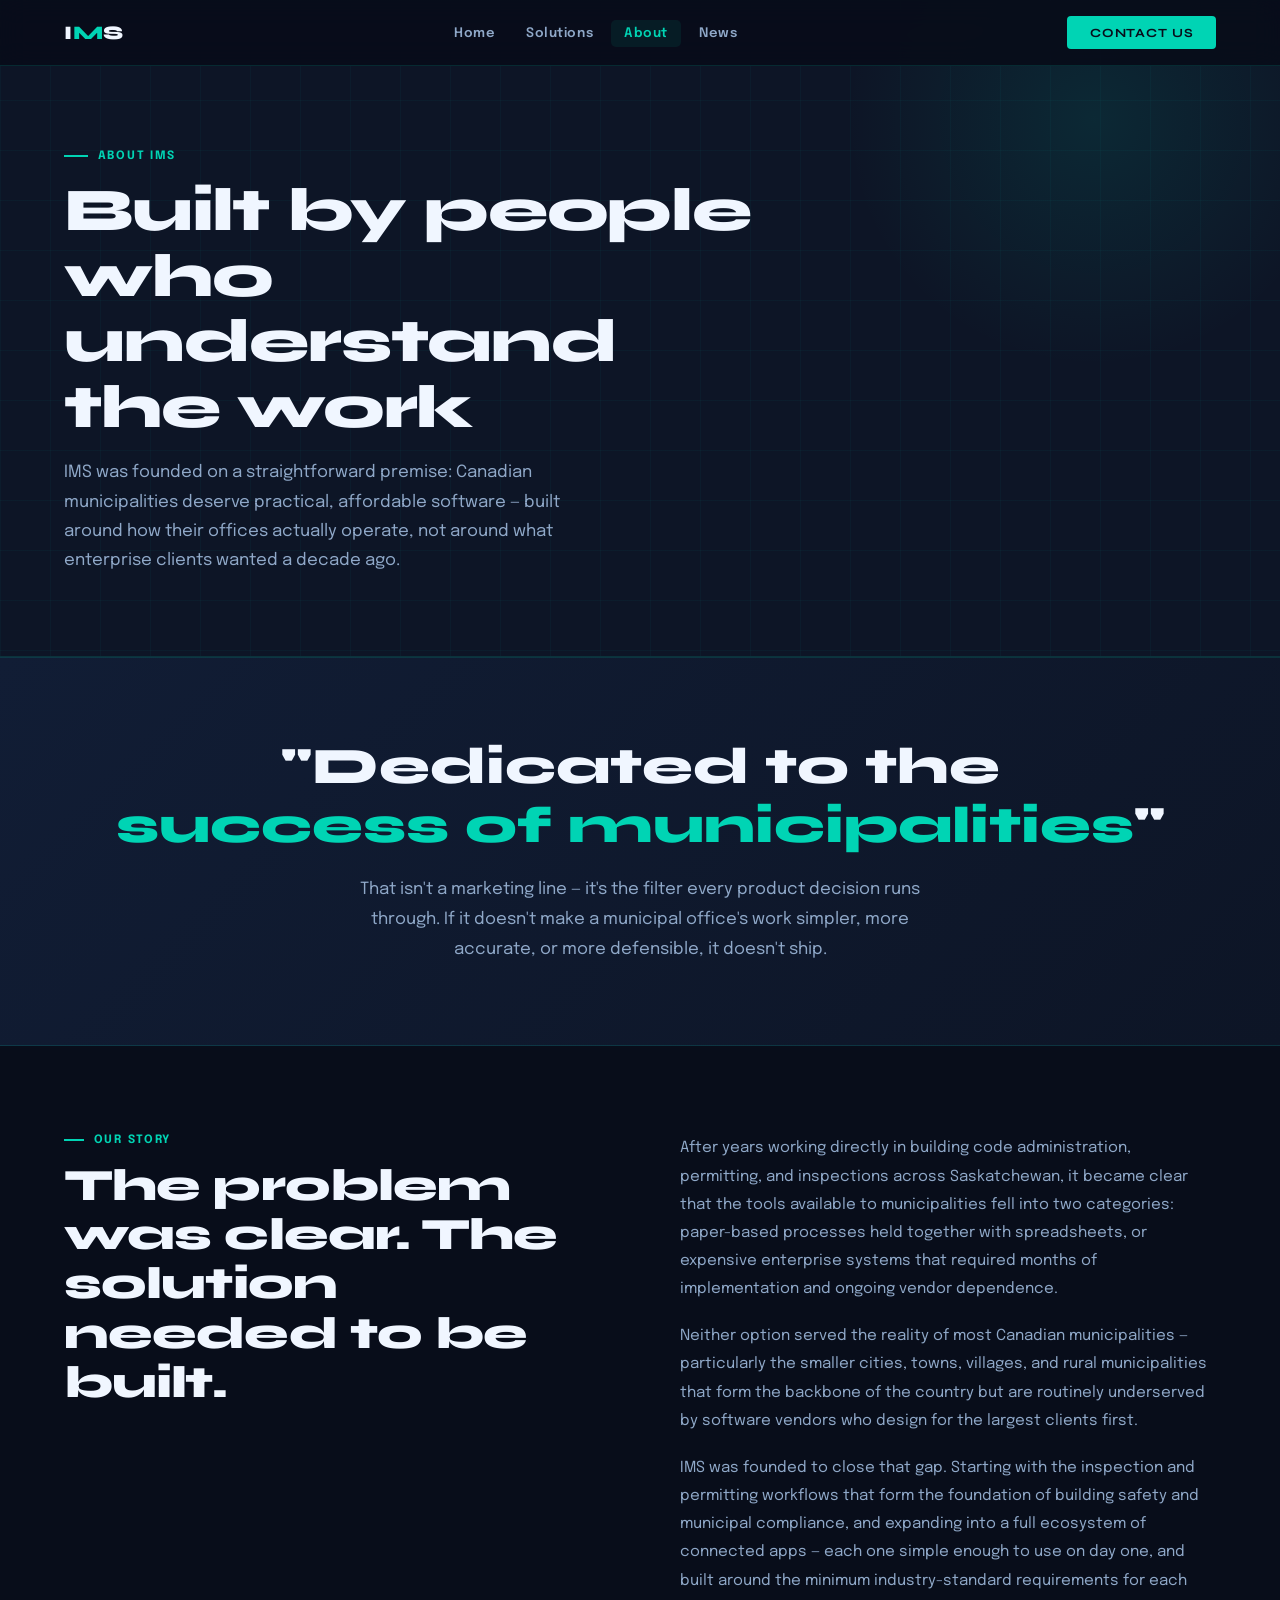
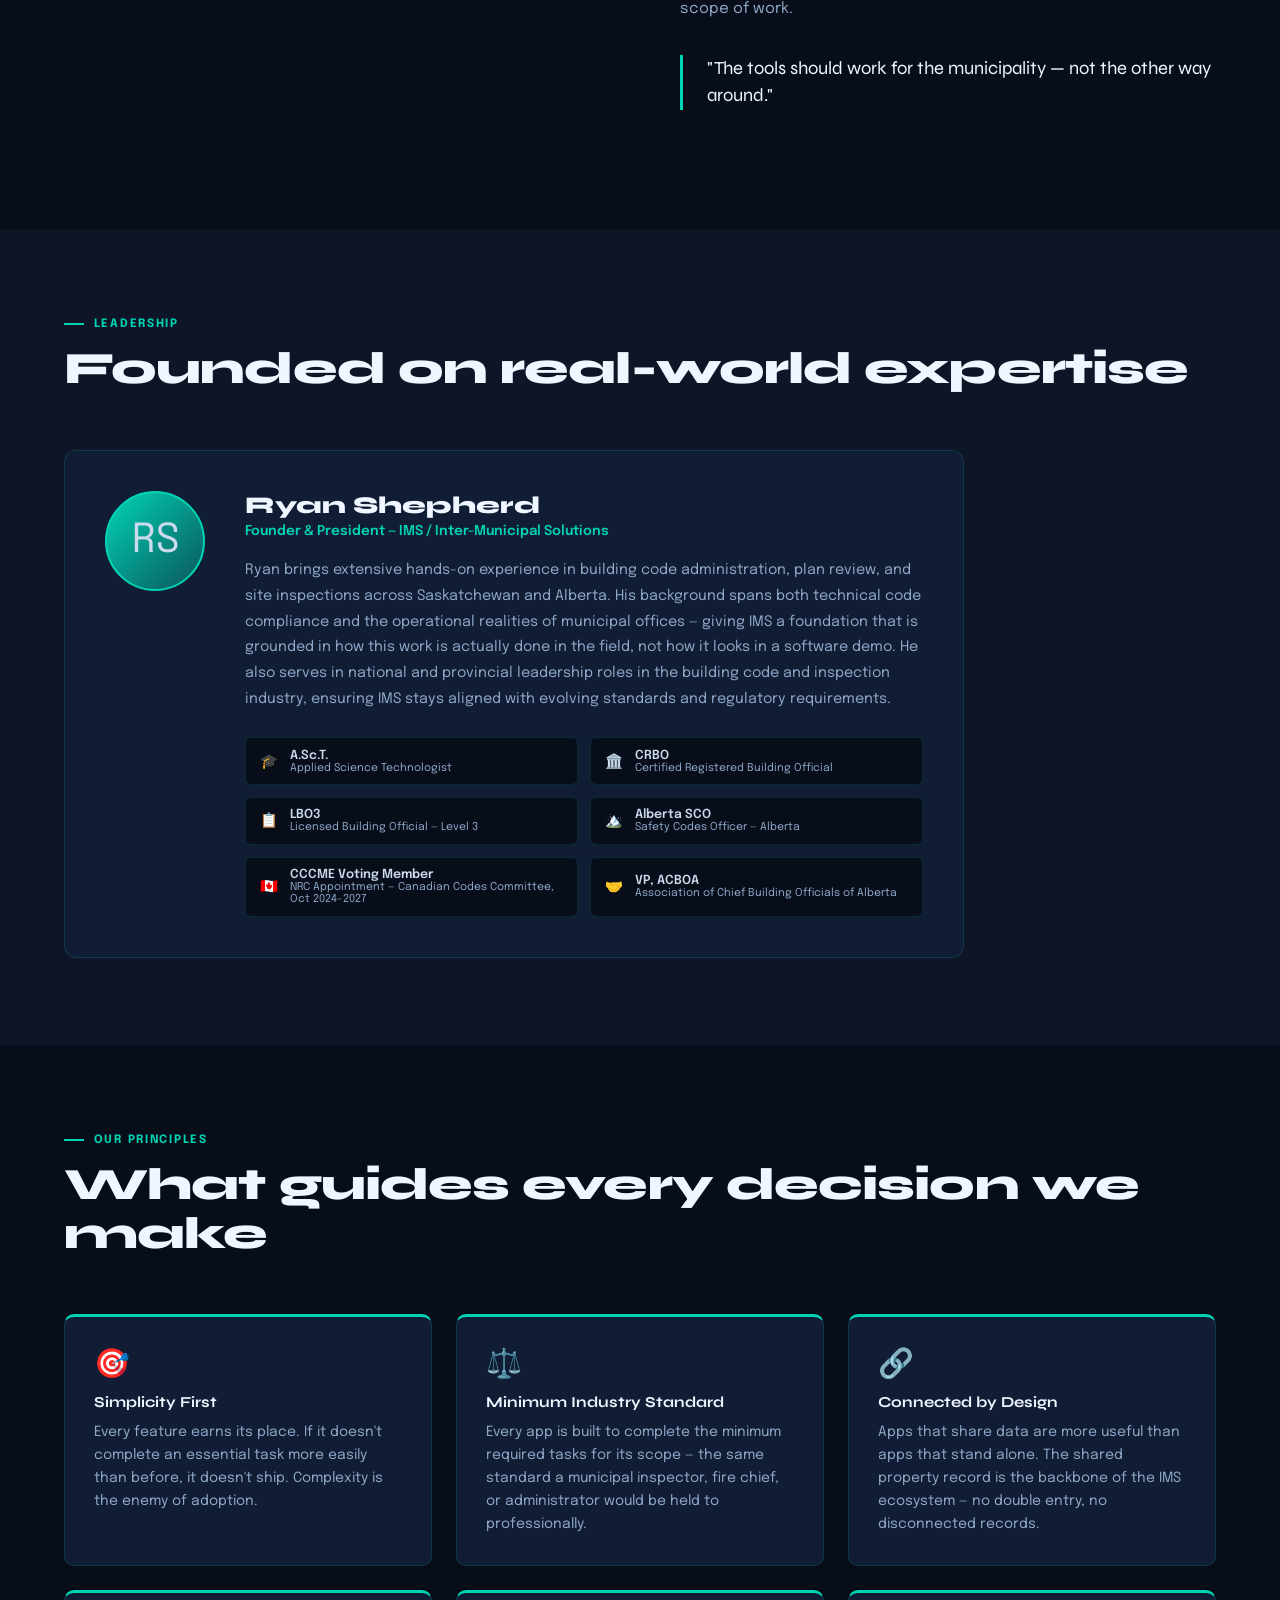
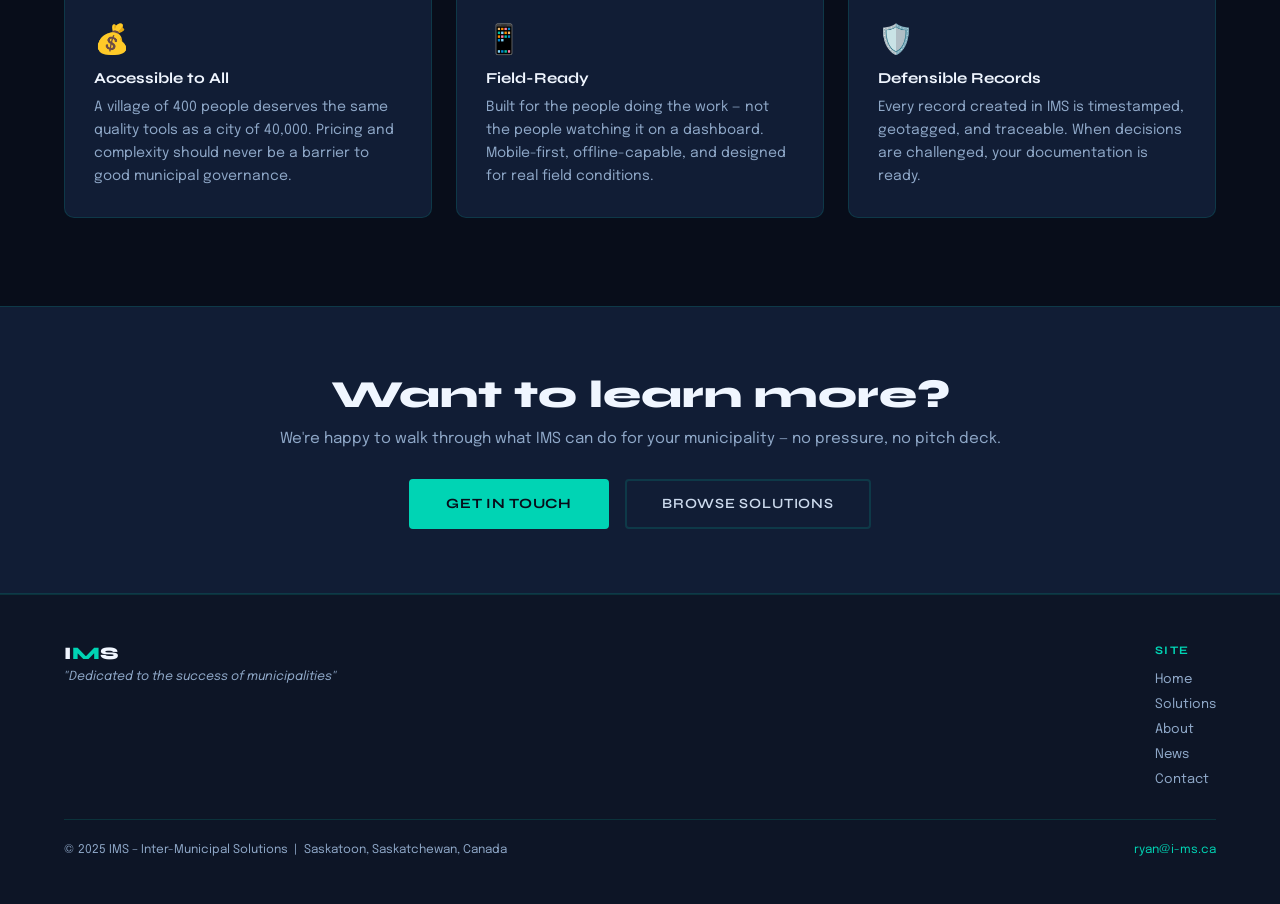
==== about.html @ d741ec1b "Add files via upload" ====
<!DOCTYPE html>
<html lang="en">
<head>
  <meta charset="UTF-8" />
  <meta name="viewport" content="width=device-width, initial-scale=1.0" />
  <title>About – IMS Inter-Municipal Solutions</title>
  <link rel="preconnect" href="https://fonts.googleapis.com" />
  <link rel="preconnect" href="https://fonts.gstatic.com" crossorigin />
  <link href="https://fonts.googleapis.com/css2?family=Syne:wght@400;600;700;800&family=Epilogue:wght@300;400;500;600&display=swap" rel="stylesheet" />
  <link rel="stylesheet" href="style.css" />
  <style>
    .about-split { display: grid; grid-template-columns: 1fr 1fr; gap: 5rem; align-items: start; }
    .about-split p { font-size: .95rem; color: var(--slate); line-height: 1.85; margin-bottom: 1.2rem; }
    .pull-quote {
      border-left: 3px solid var(--teal); padding-left: 1.5rem; margin: 2rem 0;
      font-family: 'Syne', sans-serif; font-size: 1.15rem; color: var(--white); line-height: 1.5;
    }
    .values-grid { display: grid; grid-template-columns: repeat(3,1fr); gap: 1.5rem; margin-top: 3rem; }
    .value-card {
      background: var(--navy3); border: 1px solid var(--border);
      border-radius: 10px; padding: 1.8rem;
      border-top: 3px solid var(--teal);
    }
    .value-card h3 {
      font-family: 'Syne', sans-serif; font-weight: 700;
      font-size: .95rem; color: var(--white); margin-bottom: .6rem; margin-top: .8rem;
    }
    .value-card p { font-size: .875rem; color: var(--slate); line-height: 1.65; }
    .value-icon { font-size: 1.8rem; }

    /* LEADERSHIP CARD */
    .leadership { background: var(--navy2); }
    .leader-card {
      background: var(--navy3); border: 1px solid var(--border);
      border-radius: 12px; padding: 2.5rem;
      display: grid; grid-template-columns: auto 1fr; gap: 2.5rem; align-items: start;
      max-width: 900px;
    }
    .leader-avatar {
      width: 100px; height: 100px; border-radius: 50%;
      background: linear-gradient(135deg, var(--teal), rgba(0,212,180,.3));
      border: 2px solid var(--teal); display: flex; align-items: center;
      justify-content: center; font-size: 2.5rem; flex-shrink: 0;
    }
    .leader-name {
      font-family: 'Syne', sans-serif; font-weight: 800;
      font-size: 1.5rem; color: var(--white); margin-bottom: .3rem;
    }
    .leader-title { font-size: .85rem; color: var(--teal); margin-bottom: 1.2rem; font-weight: 600; }
    .leader-bio { font-size: .9rem; color: var(--slate); line-height: 1.8; margin-bottom: 1.5rem; }
    .credentials-grid { display: grid; grid-template-columns: repeat(2,1fr); gap: .75rem; }
    .credential {
      background: var(--navy); border: 1px solid var(--border); border-radius: 6px;
      padding: .65rem .9rem; display: flex; align-items: center; gap: .7rem;
    }
    .cred-icon { font-size: .9rem; }
    .cred-text { font-size: .78rem; color: var(--light); font-weight: 600; }
    .cred-sub { font-size: .68rem; color: var(--slate); }

    /* MISSION STRIP */
    .mission-strip {
      background: linear-gradient(135deg, var(--navy3), var(--navy2));
      border-top: 1px solid var(--border); border-bottom: 1px solid var(--border);
      padding: 5rem 4rem; text-align: center;
    }
    .mission-strip h2 {
      font-family: 'Syne', sans-serif; font-weight: 800;
      font-size: clamp(2rem, 4vw, 3.2rem); color: var(--white);
      line-height: 1.15; margin-bottom: 1.2rem;
    }
    .mission-strip h2 em { font-style: normal; color: var(--teal); }
    .mission-strip p { font-size: 1.05rem; color: var(--slate); max-width: 600px; margin: 0 auto; line-height: 1.8; }

    @media (max-width: 960px) {
      .about-split { grid-template-columns: 1fr; gap: 2.5rem; }
      .values-grid { grid-template-columns: 1fr; }
      .leader-card { grid-template-columns: 1fr; gap: 1.5rem; }
      .credentials-grid { grid-template-columns: 1fr; }
      .mission-strip { padding: 3.5rem 1.5rem; }
    }
  </style>
</head>
<body>

<nav id="main-nav">
  <a class="nav-logo" href="index.html">I<span>M</span>S</a>
  <ul class="nav-links">
    <li><a href="index.html">Home</a></li>
    <li><a href="solutions.html">Solutions</a></li>
    <li><a href="about.html" class="active">About</a></li>
    <li><a href="news.html">News</a></li>
  </ul>
  <a class="nav-cta" href="contact.html">Contact Us</a>
</nav>

<div class="page-header">
  <div class="page-header-grid"></div>
  <div class="page-header-glow"></div>
  <div class="page-header-content">
    <div class="eyebrow">About IMS</div>
    <h1>Built by people who<br />understand the work</h1>
    <p>IMS was founded on a straightforward premise: Canadian municipalities deserve practical, affordable software — built around how their offices actually operate, not around what enterprise clients wanted a decade ago.</p>
  </div>
</div>

<!-- MISSION STRIP -->
<div class="mission-strip">
  <h2>"Dedicated to the<br /><em>success of municipalities</em>"</h2>
  <p>That isn't a marketing line — it's the filter every product decision runs through. If it doesn't make a municipal office's work simpler, more accurate, or more defensible, it doesn't ship.</p>
</div>

<!-- OUR STORY -->
<section>
  <div class="about-split">
    <div class="reveal">
      <div class="section-eyebrow">Our Story</div>
      <h2 class="section-title">The problem was clear. The solution needed to be built.</h2>
    </div>
    <div class="reveal">
      <p>After years working directly in building code administration, permitting, and inspections across Saskatchewan, it became clear that the tools available to municipalities fell into two categories: paper-based processes held together with spreadsheets, or expensive enterprise systems that required months of implementation and ongoing vendor dependence.</p>
      <p>Neither option served the reality of most Canadian municipalities — particularly the smaller cities, towns, villages, and rural municipalities that form the backbone of the country but are routinely underserved by software vendors who design for the largest clients first.</p>
      <p>IMS was founded to close that gap. Starting with the inspection and permitting workflows that form the foundation of building safety and municipal compliance, and expanding into a full ecosystem of connected apps — each one simple enough to use on day one, and built around the minimum industry-standard requirements for each scope of work.</p>
      <div class="pull-quote">"The tools should work for the municipality — not the other way around."</div>
    </div>
  </div>
</section>

<!-- LEADERSHIP -->
<section class="leadership">
  <div class="section-header reveal">
    <div class="section-eyebrow">Leadership</div>
    <h2 class="section-title">Founded on real-world expertise</h2>
  </div>
  <div class="leader-card reveal">
    <div class="leader-avatar">RS</div>
    <div>
      <div class="leader-name">Ryan Shepherd</div>
      <div class="leader-title">Founder &amp; President — IMS / Inter-Municipal Solutions</div>
      <p class="leader-bio">Ryan brings extensive hands-on experience in building code administration, plan review, and site inspections across Saskatchewan and Alberta. His background spans both technical code compliance and the operational realities of municipal offices — giving IMS a foundation that is grounded in how this work is actually done in the field, not how it looks in a software demo. He also serves in national and provincial leadership roles in the building code and inspection industry, ensuring IMS stays aligned with evolving standards and regulatory requirements.</p>
      <div class="credentials-grid">
        <div class="credential">
          <div class="cred-icon">🎓</div>
          <div><div class="cred-text">A.Sc.T.</div><div class="cred-sub">Applied Science Technologist</div></div>
        </div>
        <div class="credential">
          <div class="cred-icon">🏛️</div>
          <div><div class="cred-text">CRBO</div><div class="cred-sub">Certified Registered Building Official</div></div>
        </div>
        <div class="credential">
          <div class="cred-icon">📋</div>
          <div><div class="cred-text">LBO3</div><div class="cred-sub">Licensed Building Official — Level 3</div></div>
        </div>
        <div class="credential">
          <div class="cred-icon">🏔️</div>
          <div><div class="cred-text">Alberta SCO</div><div class="cred-sub">Safety Codes Officer — Alberta</div></div>
        </div>
        <div class="credential">
          <div class="cred-icon">🇨🇦</div>
          <div><div class="cred-text">CCCME Voting Member</div><div class="cred-sub">NRC Appointment — Canadian Codes Committee, Oct 2024–2027</div></div>
        </div>
        <div class="credential">
          <div class="cred-icon">🤝</div>
          <div><div class="cred-text">VP, ACBOA</div><div class="cred-sub">Association of Chief Building Officials of Alberta</div></div>
        </div>
      </div>
    </div>
  </div>
</section>

<!-- VALUES -->
<section>
  <div class="section-header reveal">
    <div class="section-eyebrow">Our Principles</div>
    <h2 class="section-title">What guides every decision we make</h2>
  </div>
  <div class="values-grid">
    <div class="value-card reveal">
      <div class="value-icon">🎯</div>
      <h3>Simplicity First</h3>
      <p>Every feature earns its place. If it doesn't complete an essential task more easily than before, it doesn't ship. Complexity is the enemy of adoption.</p>
    </div>
    <div class="value-card reveal">
      <div class="value-icon">⚖️</div>
      <h3>Minimum Industry Standard</h3>
      <p>Every app is built to complete the minimum required tasks for its scope — the same standard a municipal inspector, fire chief, or administrator would be held to professionally.</p>
    </div>
    <div class="value-card reveal">
      <div class="value-icon">🔗</div>
      <h3>Connected by Design</h3>
      <p>Apps that share data are more useful than apps that stand alone. The shared property record is the backbone of the IMS ecosystem — no double entry, no disconnected records.</p>
    </div>
    <div class="value-card reveal">
      <div class="value-icon">💰</div>
      <h3>Accessible to All</h3>
      <p>A village of 400 people deserves the same quality tools as a city of 40,000. Pricing and complexity should never be a barrier to good municipal governance.</p>
    </div>
    <div class="value-card reveal">
      <div class="value-icon">📱</div>
      <h3>Field-Ready</h3>
      <p>Built for the people doing the work — not the people watching it on a dashboard. Mobile-first, offline-capable, and designed for real field conditions.</p>
    </div>
    <div class="value-card reveal">
      <div class="value-icon">🛡️</div>
      <h3>Defensible Records</h3>
      <p>Every record created in IMS is timestamped, geotagged, and traceable. When decisions are challenged, your documentation is ready.</p>
    </div>
  </div>
</section>

<div class="cta-strip reveal">
  <h2>Want to learn more?</h2>
  <p>We're happy to walk through what IMS can do for your municipality — no pressure, no pitch deck.</p>
  <div class="actions">
    <a href="contact.html" class="btn-primary">Get in Touch</a>
    <a href="solutions.html" class="btn-secondary">Browse Solutions</a>
  </div>
</div>

<footer>
  <div class="footer-inner">
    <div class="footer-brand">
      <a class="nav-logo" href="index.html">I<span>M</span>S</a>
      <div class="footer-tagline">"Dedicated to the success of municipalities"</div>
    </div>
    <div class="footer-nav">
      <div class="footer-nav-group">
        <h4>Site</h4>
        <ul>
          <li><a href="index.html">Home</a></li>
          <li><a href="solutions.html">Solutions</a></li>
          <li><a href="about.html">About</a></li>
          <li><a href="news.html">News</a></li>
          <li><a href="contact.html">Contact</a></li>
        </ul>
      </div>
    </div>
  </div>
  <div class="footer-bottom">
    <div class="footer-copy">© 2025 IMS – Inter-Municipal Solutions &nbsp;|&nbsp; Saskatoon, Saskatchewan, Canada</div>
    <div class="footer-copy"><a href="contact.html" style="color:var(--teal);text-decoration:none;">ryan@i-ms.ca</a></div>
  </div>
</footer>

<script>
  const observer = new IntersectionObserver((entries) => {
    entries.forEach((e, i) => {
      if (e.isIntersecting) { setTimeout(() => e.target.classList.add('visible'), i * 70); observer.unobserve(e.target); }
    });
  }, { threshold: 0.08 });
  document.querySelectorAll('.reveal').forEach(el => observer.observe(el));
  window.addEventListener('scroll', () => {
    document.getElementById('main-nav').classList.toggle('scrolled', window.scrollY > 50);
  });
</script>
</body>
</html>
---- style.css ----
/* ─── IMS SHARED STYLES ─────────────────────────────────── */
*, *::before, *::after { box-sizing: border-box; margin: 0; padding: 0; }

:root {
  --navy:    #080d1a;
  --navy2:   #0d1526;
  --navy3:   #111d35;
  --teal:    #00d4b4;
  --teal2:   #00ffe7;
  --slate:   #8fa8c8;
  --light:   #ccdaed;
  --white:   #f0f6ff;
  --gold:    #f0b500;
  --border:  rgba(0,212,180,0.15);
  --card-bg: rgba(13,21,38,0.9);
}

html { scroll-behavior: smooth; }

body {
  font-family: 'Epilogue', sans-serif;
  background: var(--navy);
  color: var(--light);
  overflow-x: hidden;
}

/* ─── NAV ──────────────────────────────────────────────── */
nav {
  position: fixed; top: 0; left: 0; right: 0; z-index: 100;
  display: flex; align-items: center; justify-content: space-between;
  padding: 1rem 4rem;
  background: rgba(8,13,26,0.92);
  backdrop-filter: blur(14px);
  border-bottom: 1px solid var(--border);
  transition: padding .3s, box-shadow .3s;
}
nav.scrolled { box-shadow: 0 4px 30px rgba(0,0,0,.4); }
.nav-logo {
  font-family: 'Syne', sans-serif; font-weight: 800;
  font-size: 1.2rem; color: var(--white);
  text-decoration: none; letter-spacing: .03em; white-space: nowrap;
}
.nav-logo span { color: var(--teal); }
.nav-links { display: flex; gap: .25rem; list-style: none; }
.nav-links a {
  color: var(--slate); font-size: .82rem; font-weight: 600;
  text-decoration: none; padding: .45rem .85rem; border-radius: 5px;
  letter-spacing: .04em; transition: color .2s, background .2s;
}
.nav-links a:hover,
.nav-links a.active { color: var(--teal); background: rgba(0,212,180,.08); }
.nav-cta {
  background: var(--teal); color: var(--navy);
  font-family: 'Syne', sans-serif; font-weight: 700;
  font-size: .78rem; letter-spacing: .07em; text-transform: uppercase;
  padding: .55rem 1.4rem; border-radius: 4px;
  text-decoration: none; transition: background .2s, transform .15s;
}
.nav-cta:hover { background: var(--teal2); transform: translateY(-1px); }

/* ─── PAGE HEADER (non-home pages) ─────────────────────── */
.page-header {
  padding: 9rem 4rem 5rem;
  background: var(--navy2);
  border-bottom: 1px solid var(--border);
  position: relative; overflow: hidden;
}
.page-header-grid {
  position: absolute; inset: 0;
  background-image:
    linear-gradient(rgba(0,212,180,.04) 1px, transparent 1px),
    linear-gradient(90deg, rgba(0,212,180,.04) 1px, transparent 1px);
  background-size: 50px 50px;
}
.page-header-glow {
  position: absolute; top: -20%; right: -5%;
  width: 500px; height: 500px; border-radius: 50%;
  background: radial-gradient(circle, rgba(0,212,180,.1) 0%, transparent 70%);
}
.page-header-content { position: relative; max-width: 700px; }
.eyebrow {
  display: inline-flex; align-items: center; gap: .6rem;
  font-size: .72rem; font-weight: 700; letter-spacing: .15em;
  text-transform: uppercase; color: var(--teal); margin-bottom: 1rem;
}
.eyebrow::before { content: ''; display: block; width: 24px; height: 2px; background: var(--teal); }
.page-header h1 {
  font-family: 'Syne', sans-serif; font-weight: 800;
  font-size: clamp(2.2rem, 5vw, 3.8rem);
  color: var(--white); line-height: 1.08; letter-spacing: -.02em;
  margin-bottom: 1.1rem;
}
.page-header p {
  font-size: 1.05rem; color: var(--slate); line-height: 1.75; max-width: 520px;
}

/* ─── SECTIONS ──────────────────────────────────────────── */
section { padding: 5.5rem 4rem; }
.section-eyebrow {
  font-size: .72rem; font-weight: 700; letter-spacing: .15em;
  text-transform: uppercase; color: var(--teal);
  display: flex; align-items: center; gap: .6rem; margin-bottom: .9rem;
}
.section-eyebrow::before { content: ''; display: block; width: 20px; height: 2px; background: var(--teal); }
.section-title {
  font-family: 'Syne', sans-serif; font-weight: 800;
  font-size: clamp(1.9rem, 3.5vw, 2.8rem);
  color: var(--white); line-height: 1.1; letter-spacing: -.02em; margin-bottom: 1rem;
}
.section-sub {
  font-size: 1rem; color: var(--slate); max-width: 540px; line-height: 1.8;
}
.section-header { margin-bottom: 3.5rem; }

/* ─── BUTTONS ───────────────────────────────────────────── */
.btn-primary {
  display: inline-block;
  background: var(--teal); color: var(--navy);
  font-family: 'Syne', sans-serif; font-weight: 700;
  font-size: .88rem; letter-spacing: .06em; text-transform: uppercase;
  padding: .9rem 2.2rem; border-radius: 4px;
  text-decoration: none; border: 2px solid var(--teal);
  transition: all .2s; cursor: pointer;
}
.btn-primary:hover { background: var(--teal2); border-color: var(--teal2); transform: translateY(-2px); }
.btn-secondary {
  display: inline-block;
  background: transparent; color: var(--light);
  font-family: 'Syne', sans-serif; font-weight: 600;
  font-size: .88rem; letter-spacing: .06em; text-transform: uppercase;
  padding: .9rem 2.2rem; border-radius: 4px;
  text-decoration: none; border: 2px solid var(--border);
  transition: all .2s;
}
.btn-secondary:hover { border-color: var(--teal); color: var(--teal); }

/* ─── CARDS ─────────────────────────────────────────────── */
.card {
  background: var(--card-bg); border: 1px solid var(--border);
  border-radius: 10px; padding: 1.8rem 2rem;
  transition: border-color .3s, transform .25s;
}
.card:hover { border-color: rgba(0,212,180,.4); transform: translateY(-4px); }

/* ─── SOLUTION CARDS ────────────────────────────────────── */
.sol-tag {
  display: inline-block; font-size: .62rem; font-weight: 700;
  letter-spacing: .1em; text-transform: uppercase; color: var(--teal);
  background: rgba(0,212,180,.1); border: 1px solid rgba(0,212,180,.2);
  border-radius: 3px; padding: .2rem .6rem; margin-bottom: .9rem;
}
.sol-icon { font-size: 1.7rem; margin-bottom: .7rem; display: block; }
.sol-card h3 {
  font-family: 'Syne', sans-serif; font-weight: 700;
  font-size: 1rem; color: var(--white); margin-bottom: .55rem; line-height: 1.3;
}
.sol-card p { font-size: .875rem; color: var(--slate); line-height: 1.65; }
.sol-soon {
  display: inline-block; margin-top: .75rem;
  font-size: .62rem; font-weight: 700; letter-spacing: .1em;
  text-transform: uppercase; color: var(--gold);
  background: rgba(240,181,0,.1); border: 1px solid rgba(240,181,0,.2);
  border-radius: 3px; padding: .2rem .6rem;
}
.sol-card::after {
  content: ''; position: absolute; bottom: 0; left: 0; right: 0; height: 1px;
  background: linear-gradient(90deg, transparent, var(--teal), transparent);
  opacity: 0; transition: opacity .3s;
}
.sol-card { position: relative; overflow: hidden; }
.sol-card:hover::after { opacity: 1; }

/* ─── FORMS ─────────────────────────────────────────────── */
.form-group { display: flex; flex-direction: column; gap: .38rem; margin-bottom: .9rem; }
.form-group label {
  font-size: .7rem; font-weight: 700; letter-spacing: .1em;
  text-transform: uppercase; color: var(--slate);
}
.form-group input,
.form-group textarea,
.form-group select {
  background: var(--navy3); border: 1px solid var(--border);
  color: var(--white); font-family: 'Epilogue', sans-serif;
  font-size: .9rem; padding: .75rem 1rem; border-radius: 6px;
  outline: none; transition: border-color .2s; -webkit-appearance: none;
}
.form-group input:focus,
.form-group textarea:focus,
.form-group select:focus { border-color: var(--teal); }
.form-group textarea { resize: vertical; min-height: 120px; }
.form-group select option { background: var(--navy2); }
.form-row { display: grid; grid-template-columns: 1fr 1fr; gap: 1rem; }

/* ─── CTA STRIP ─────────────────────────────────────────── */
.cta-strip {
  background: var(--navy3); border-top: 1px solid var(--border);
  border-bottom: 1px solid var(--border);
  padding: 4rem; text-align: center;
}
.cta-strip h2 {
  font-family: 'Syne', sans-serif; font-weight: 800;
  font-size: clamp(1.6rem, 3vw, 2.4rem); color: var(--white);
  margin-bottom: .8rem;
}
.cta-strip p { color: var(--slate); margin-bottom: 2rem; font-size: .95rem; }
.cta-strip .actions { display: flex; gap: 1rem; justify-content: center; flex-wrap: wrap; }

/* ─── FOOTER ─────────────────────────────────────────────── */
footer {
  background: var(--navy2); border-top: 1px solid var(--border);
  padding: 3rem 4rem;
}
.footer-inner {
  display: flex; justify-content: space-between; align-items: flex-start;
  flex-wrap: wrap; gap: 2rem; margin-bottom: 2rem;
}
.footer-brand .nav-logo { font-size: 1.1rem; display: block; margin-bottom: .4rem; }
.footer-tagline { font-size: .78rem; color: var(--slate); font-style: italic; }
.footer-nav { display: flex; gap: 3rem; flex-wrap: wrap; }
.footer-nav-group h4 {
  font-family: 'Syne', sans-serif; font-weight: 700;
  font-size: .72rem; letter-spacing: .12em; text-transform: uppercase;
  color: var(--teal); margin-bottom: .8rem;
}
.footer-nav-group ul { list-style: none; display: flex; flex-direction: column; gap: .5rem; }
.footer-nav-group a {
  font-size: .82rem; color: var(--slate); text-decoration: none; transition: color .2s;
}
.footer-nav-group a:hover { color: var(--teal); }
.footer-bottom {
  border-top: 1px solid var(--border); padding-top: 1.5rem;
  display: flex; justify-content: space-between; align-items: center; flex-wrap: wrap; gap: 1rem;
}
.footer-copy { font-size: .75rem; color: var(--slate); }

/* ─── REVEAL ────────────────────────────────────────────── */
.reveal { opacity: 0; transform: translateY(22px); transition: opacity .65s ease, transform .65s ease; }
.reveal.visible { opacity: 1; transform: none; }

/* ─── RESPONSIVE ────────────────────────────────────────── */
@media (max-width: 960px) {
  nav { padding: .9rem 1.5rem; }
  .nav-links { display: none; }
  section { padding: 3.5rem 1.5rem; }
  .page-header { padding: 7rem 1.5rem 3.5rem; }
  .form-row { grid-template-columns: 1fr; }
  footer { padding: 2.5rem 1.5rem; }
  .footer-nav { gap: 2rem; }
  .footer-bottom { flex-direction: column; align-items: flex-start; }
  .cta-strip { padding: 3rem 1.5rem; }
}
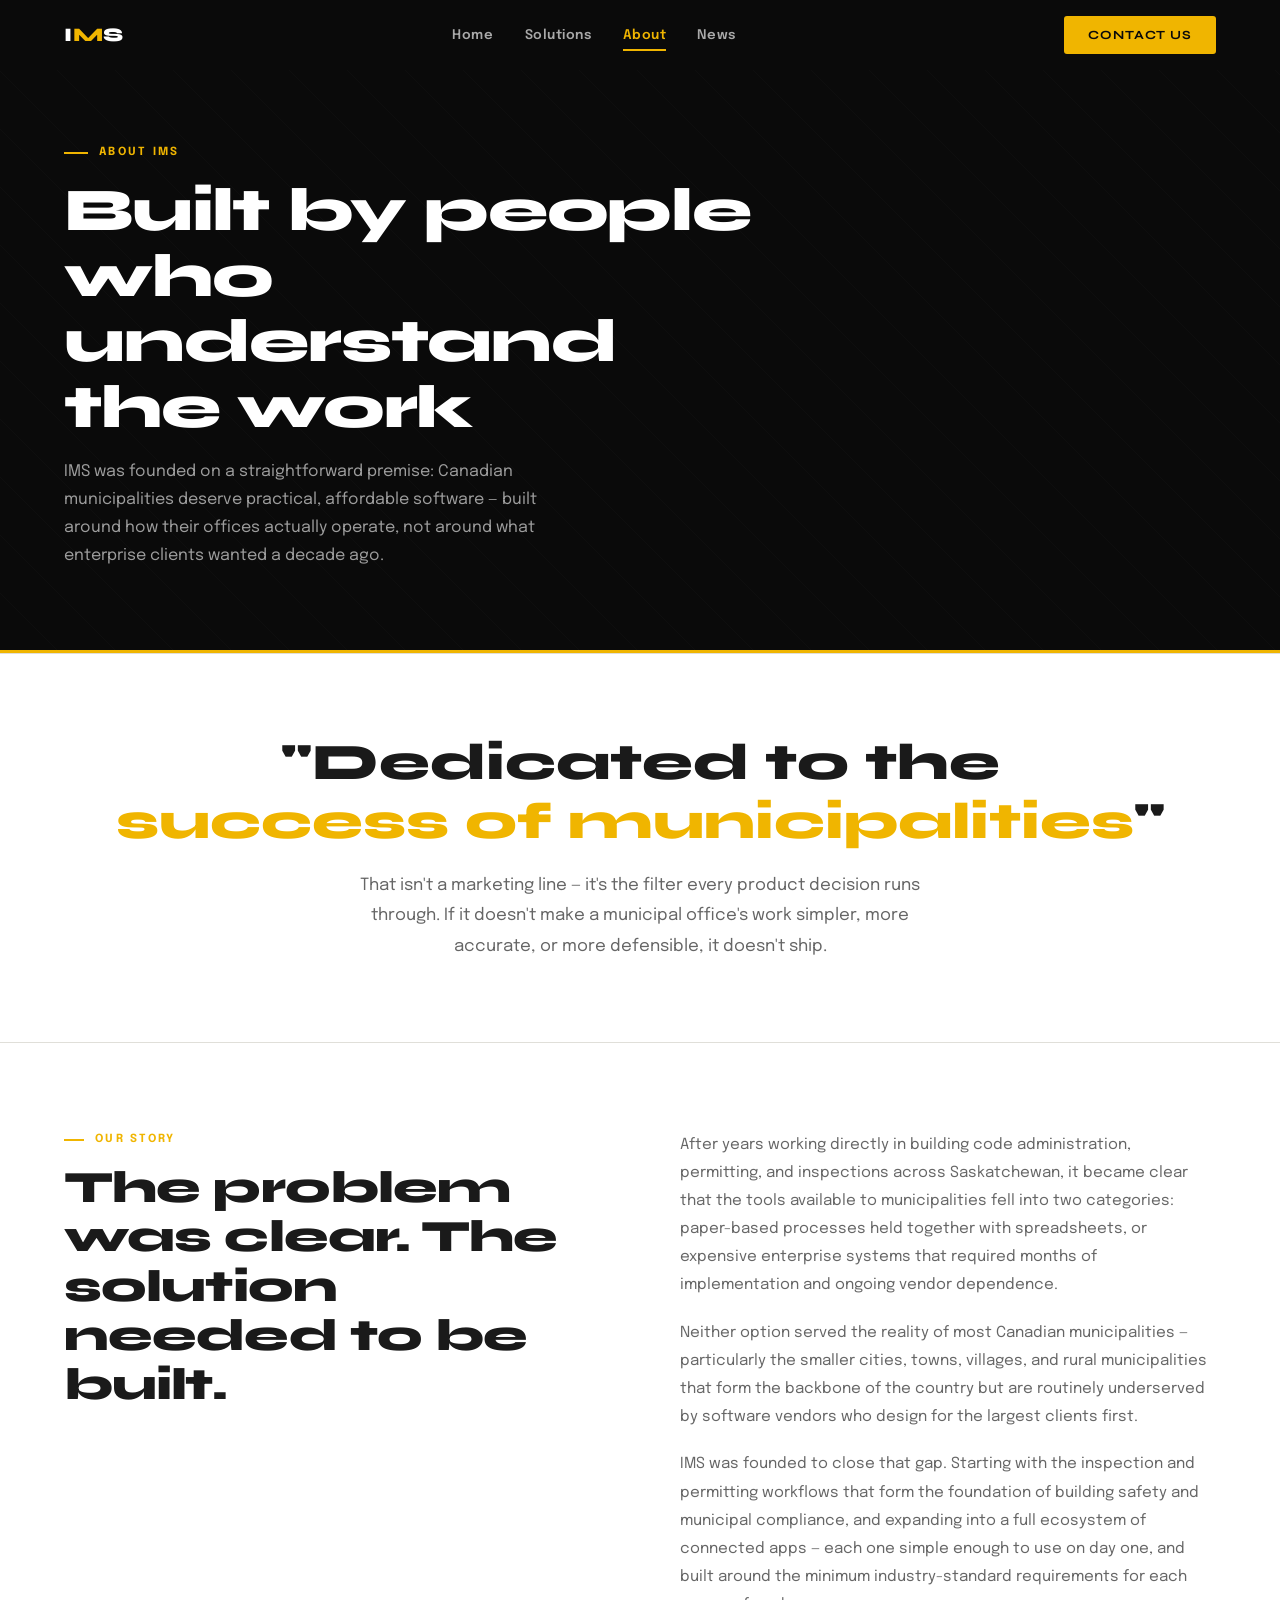
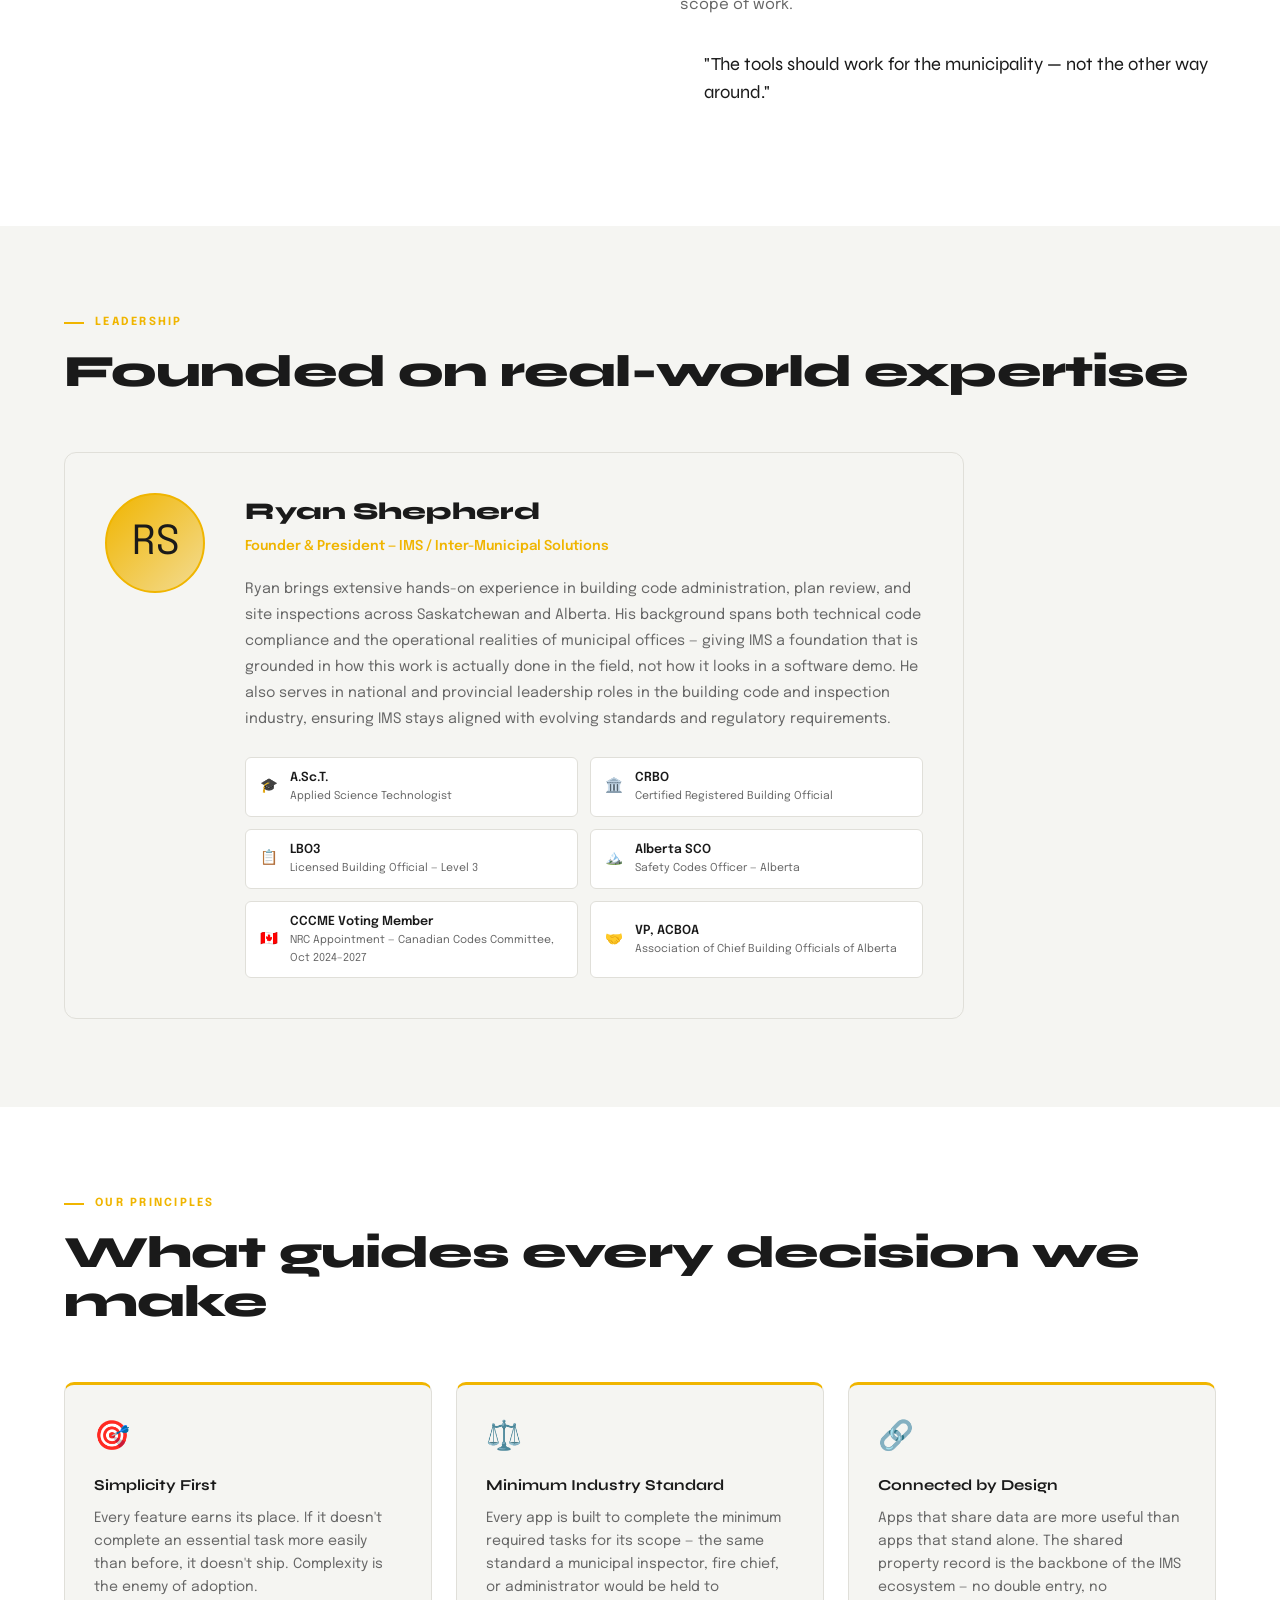
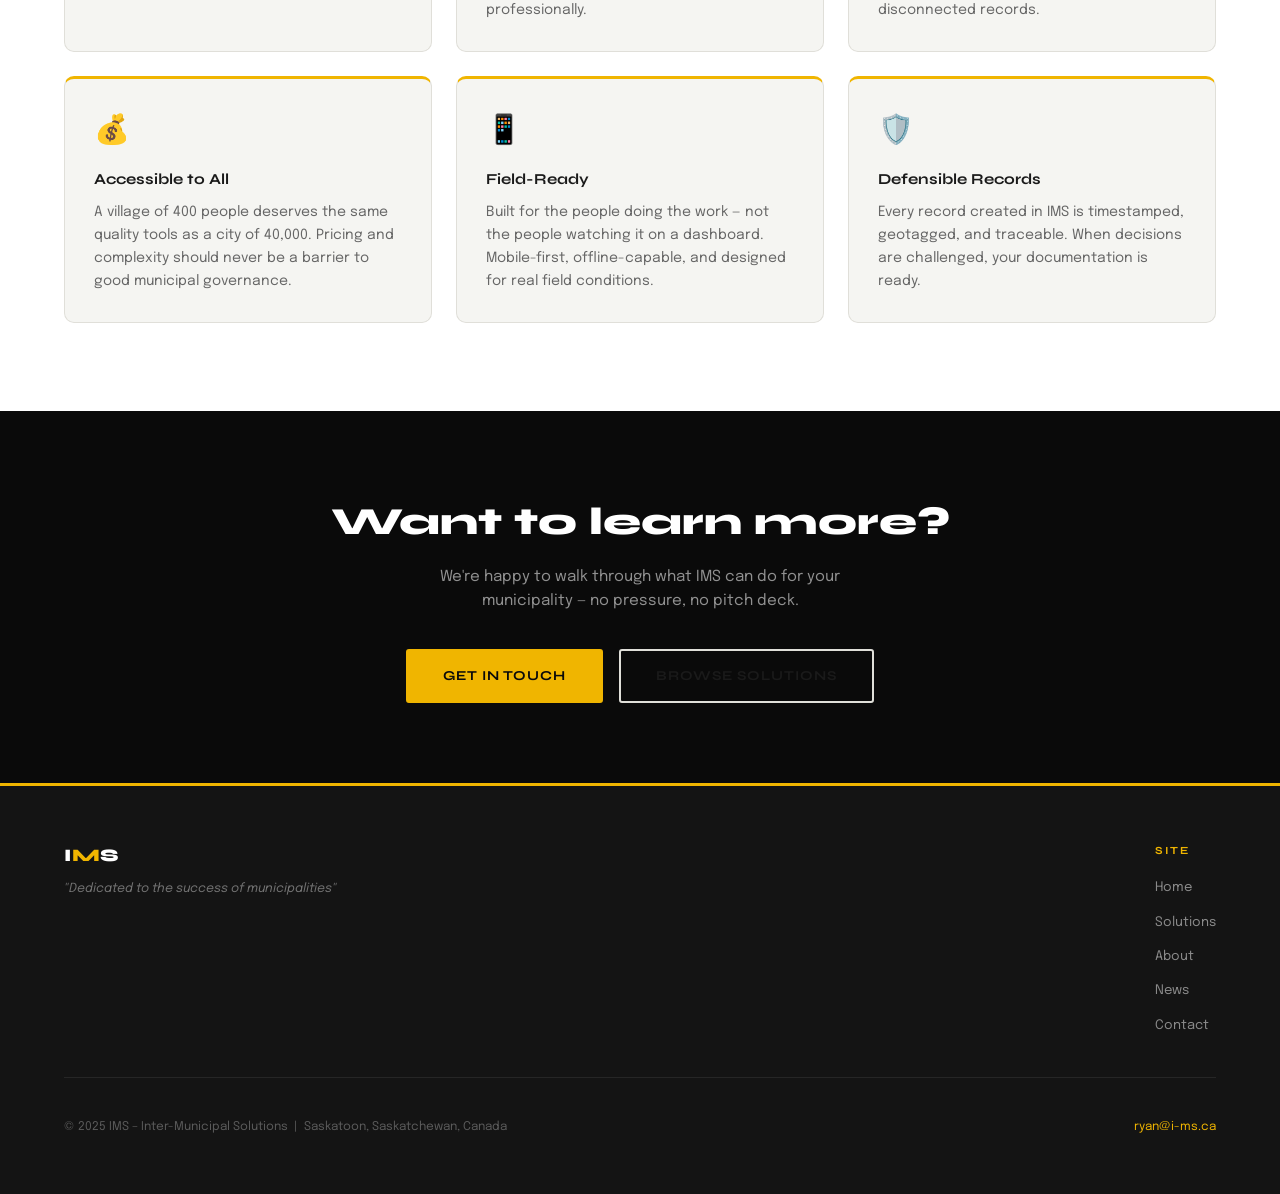
==== commit 481c5dca: "Add files via upload" ====
--- a/about.html
+++ b/about.html
@@ -10,52 +10,52 @@
   <link rel="stylesheet" href="style.css" />
   <style>
     .about-split { display: grid; grid-template-columns: 1fr 1fr; gap: 5rem; align-items: start; }
-    .about-split p { font-size: .95rem; color: var(--slate); line-height: 1.85; margin-bottom: 1.2rem; }
+    .about-split p { font-size: .95rem; color: var(--muted); line-height: 1.85; margin-bottom: 1.2rem; }
     .pull-quote {
       border-left: 3px solid var(--teal); padding-left: 1.5rem; margin: 2rem 0;
-      font-family: 'Syne', sans-serif; font-size: 1.15rem; color: var(--white); line-height: 1.5;
+      font-family: 'Syne', sans-serif; font-size: 1.15rem; color: var(--text); line-height: 1.5;
     }
     .values-grid { display: grid; grid-template-columns: repeat(3,1fr); gap: 1.5rem; margin-top: 3rem; }
     .value-card {
-      background: var(--navy3); border: 1px solid var(--border);
+      background: var(--warm); border: 1px solid var(--border);
       border-radius: 10px; padding: 1.8rem;
-      border-top: 3px solid var(--teal);
+      border-top: 3px solid var(--yellow);
     }
     .value-card h3 {
       font-family: 'Syne', sans-serif; font-weight: 700;
-      font-size: .95rem; color: var(--white); margin-bottom: .6rem; margin-top: .8rem;
-    }
-    .value-card p { font-size: .875rem; color: var(--slate); line-height: 1.65; }
+      font-size: .95rem; color: var(--text); margin-bottom: .6rem; margin-top: .8rem;
+    }
+    .value-card p { font-size: .875rem; color: var(--muted); line-height: 1.65; }
     .value-icon { font-size: 1.8rem; }
 
     /* LEADERSHIP CARD */
-    .leadership { background: var(--navy2); }
+    .leadership { background: var(--warm); }
     .leader-card {
-      background: var(--navy3); border: 1px solid var(--border);
+      background: var(--warm); border: 1px solid var(--border);
       border-radius: 12px; padding: 2.5rem;
       display: grid; grid-template-columns: auto 1fr; gap: 2.5rem; align-items: start;
       max-width: 900px;
     }
     .leader-avatar {
       width: 100px; height: 100px; border-radius: 50%;
-      background: linear-gradient(135deg, var(--teal), rgba(0,212,180,.3));
-      border: 2px solid var(--teal); display: flex; align-items: center;
+      background: linear-gradient(135deg, var(--yellow), rgba(240,181,0,.4));
+      border: 2px solid var(--yellow); display: flex; align-items: center;
       justify-content: center; font-size: 2.5rem; flex-shrink: 0;
     }
     .leader-name {
       font-family: 'Syne', sans-serif; font-weight: 800;
-      font-size: 1.5rem; color: var(--white); margin-bottom: .3rem;
-    }
-    .leader-title { font-size: .85rem; color: var(--teal); margin-bottom: 1.2rem; font-weight: 600; }
-    .leader-bio { font-size: .9rem; color: var(--slate); line-height: 1.8; margin-bottom: 1.5rem; }
+      font-size: 1.5rem; color: var(--text); margin-bottom: .3rem;
+    }
+    .leader-title { font-size: .85rem; color: var(--yellow); margin-bottom: 1.2rem; font-weight: 600; }
+    .leader-bio { font-size: .9rem; color: var(--muted); line-height: 1.8; margin-bottom: 1.5rem; }
     .credentials-grid { display: grid; grid-template-columns: repeat(2,1fr); gap: .75rem; }
     .credential {
-      background: var(--navy); border: 1px solid var(--border); border-radius: 6px;
+      background: var(--white); border: 1px solid var(--border); border-radius: 6px;
       padding: .65rem .9rem; display: flex; align-items: center; gap: .7rem;
     }
     .cred-icon { font-size: .9rem; }
-    .cred-text { font-size: .78rem; color: var(--light); font-weight: 600; }
-    .cred-sub { font-size: .68rem; color: var(--slate); }
+    .cred-text { font-size: .78rem; color: var(--text); font-weight: 600; }
+    .cred-sub { font-size: .68rem; color: var(--muted); }
 
     /* MISSION STRIP */
     .mission-strip {
@@ -65,11 +65,11 @@
     }
     .mission-strip h2 {
       font-family: 'Syne', sans-serif; font-weight: 800;
-      font-size: clamp(2rem, 4vw, 3.2rem); color: var(--white);
+      font-size: clamp(2rem, 4vw, 3.2rem); color: var(--text);
       line-height: 1.15; margin-bottom: 1.2rem;
     }
-    .mission-strip h2 em { font-style: normal; color: var(--teal); }
-    .mission-strip p { font-size: 1.05rem; color: var(--slate); max-width: 600px; margin: 0 auto; line-height: 1.8; }
+    .mission-strip h2 em { font-style: normal; color: var(--yellow); }
+    .mission-strip p { font-size: 1.05rem; color: var(--muted); max-width: 600px; margin: 0 auto; line-height: 1.8; }
 
     @media (max-width: 960px) {
       .about-split { grid-template-columns: 1fr; gap: 2.5rem; }
@@ -237,7 +237,7 @@
   </div>
   <div class="footer-bottom">
     <div class="footer-copy">© 2025 IMS – Inter-Municipal Solutions &nbsp;|&nbsp; Saskatoon, Saskatchewan, Canada</div>
-    <div class="footer-copy"><a href="contact.html" style="color:var(--teal);text-decoration:none;">ryan@i-ms.ca</a></div>
+    <div class="footer-copy"><a href="contact.html" style="color:var(--yellow);text-decoration:none;">ryan@i-ms.ca</a></div>
   </div>
 </footer>
 
--- a/style.css
+++ b/style.css
@@ -1,245 +1,248 @@
-/* ─── IMS SHARED STYLES ─────────────────────────────────── */
+/* ─── IMS SHARED STYLES — Black / Yellow / White ────────── */
 *, *::before, *::after { box-sizing: border-box; margin: 0; padding: 0; }
 
 :root {
-  --navy:    #080d1a;
-  --navy2:   #0d1526;
-  --navy3:   #111d35;
-  --teal:    #00d4b4;
-  --teal2:   #00ffe7;
-  --slate:   #8fa8c8;
-  --light:   #ccdaed;
-  --white:   #f0f6ff;
-  --gold:    #f0b500;
-  --border:  rgba(0,212,180,0.15);
-  --card-bg: rgba(13,21,38,0.9);
+  --black:   #0a0a0a;
+  --black2:  #141414;
+  --black3:  #1e1e1e;
+  --yellow:  #F0B500;
+  --yellow2: #ffc929;
+  --white:   #ffffff;
+  --warm:    #f5f5f2;
+  --warm2:   #eeede9;
+  --text:    #1a1a1a;
+  --muted:   #666666;
+  --border:  #e0dfd9;
+  --shadow:  0 2px 12px rgba(0,0,0,.07);
+  --shadow-md: 0 6px 28px rgba(0,0,0,.12);
 }
 
 html { scroll-behavior: smooth; }
 
 body {
   font-family: 'Epilogue', sans-serif;
-  background: var(--navy);
-  color: var(--light);
+  background: var(--white);
+  color: var(--text);
   overflow-x: hidden;
+  line-height: 1.6;
 }
 
 /* ─── NAV ──────────────────────────────────────────────── */
 nav {
   position: fixed; top: 0; left: 0; right: 0; z-index: 100;
+  background: var(--black);
+  padding: 0 4rem;
+  height: 70px;
   display: flex; align-items: center; justify-content: space-between;
-  padding: 1rem 4rem;
-  background: rgba(8,13,26,0.92);
-  backdrop-filter: blur(14px);
-  border-bottom: 1px solid var(--border);
-  transition: padding .3s, box-shadow .3s;
-}
-nav.scrolled { box-shadow: 0 4px 30px rgba(0,0,0,.4); }
+  transition: box-shadow .3s;
+}
+nav.scrolled { box-shadow: 0 4px 24px rgba(0,0,0,.5); }
 .nav-logo {
   font-family: 'Syne', sans-serif; font-weight: 800;
   font-size: 1.2rem; color: var(--white);
   text-decoration: none; letter-spacing: .03em; white-space: nowrap;
 }
-.nav-logo span { color: var(--teal); }
-.nav-links { display: flex; gap: .25rem; list-style: none; }
+.nav-logo span { color: var(--yellow); }
+.nav-links { display: flex; gap: .15rem; list-style: none; }
 .nav-links a {
-  color: var(--slate); font-size: .82rem; font-weight: 600;
-  text-decoration: none; padding: .45rem .85rem; border-radius: 5px;
-  letter-spacing: .04em; transition: color .2s, background .2s;
-}
-.nav-links a:hover,
-.nav-links a.active { color: var(--teal); background: rgba(0,212,180,.08); }
+  color: rgba(255,255,255,.65); font-size: .83rem; font-weight: 600;
+  text-decoration: none; padding: .45rem .9rem; border-radius: 4px;
+  letter-spacing: .04em; transition: color .2s;
+  position: relative;
+}
+.nav-links a::after {
+  content: ''; position: absolute; bottom: -2px; left: .9rem; right: .9rem;
+  height: 2px; background: var(--yellow); transform: scaleX(0); transition: transform .2s;
+}
+.nav-links a:hover { color: var(--white); }
+.nav-links a.active { color: var(--yellow); }
+.nav-links a.active::after,
+.nav-links a:hover::after { transform: scaleX(1); }
 .nav-cta {
-  background: var(--teal); color: var(--navy);
+  background: var(--yellow); color: var(--black);
   font-family: 'Syne', sans-serif; font-weight: 700;
   font-size: .78rem; letter-spacing: .07em; text-transform: uppercase;
-  padding: .55rem 1.4rem; border-radius: 4px;
+  padding: .55rem 1.5rem; border-radius: 3px;
   text-decoration: none; transition: background .2s, transform .15s;
 }
-.nav-cta:hover { background: var(--teal2); transform: translateY(-1px); }
-
-/* ─── PAGE HEADER (non-home pages) ─────────────────────── */
+.nav-cta:hover { background: var(--yellow2); transform: translateY(-1px); }
+
+/* ─── PAGE HEADER ───────────────────────────────────────── */
 .page-header {
   padding: 9rem 4rem 5rem;
-  background: var(--navy2);
-  border-bottom: 1px solid var(--border);
+  background: var(--black);
+  border-bottom: 3px solid var(--yellow);
   position: relative; overflow: hidden;
 }
-.page-header-grid {
-  position: absolute; inset: 0;
-  background-image:
-    linear-gradient(rgba(0,212,180,.04) 1px, transparent 1px),
-    linear-gradient(90deg, rgba(0,212,180,.04) 1px, transparent 1px);
-  background-size: 50px 50px;
-}
-.page-header-glow {
-  position: absolute; top: -20%; right: -5%;
-  width: 500px; height: 500px; border-radius: 50%;
-  background: radial-gradient(circle, rgba(0,212,180,.1) 0%, transparent 70%);
+.page-header::before {
+  content: ''; position: absolute; inset: 0;
+  background: repeating-linear-gradient(
+    45deg, transparent, transparent 40px,
+    rgba(255,255,255,.015) 40px, rgba(255,255,255,.015) 41px
+  );
 }
 .page-header-content { position: relative; max-width: 700px; }
 .eyebrow {
-  display: inline-flex; align-items: center; gap: .6rem;
-  font-size: .72rem; font-weight: 700; letter-spacing: .15em;
-  text-transform: uppercase; color: var(--teal); margin-bottom: 1rem;
-}
-.eyebrow::before { content: ''; display: block; width: 24px; height: 2px; background: var(--teal); }
+  font-size: .7rem; font-weight: 700; letter-spacing: .2em;
+  text-transform: uppercase; color: var(--yellow);
+  display: flex; align-items: center; gap: .7rem; margin-bottom: 1rem;
+}
+.eyebrow::before { content: ''; display: block; width: 24px; height: 2px; background: var(--yellow); }
 .page-header h1 {
   font-family: 'Syne', sans-serif; font-weight: 800;
   font-size: clamp(2.2rem, 5vw, 3.8rem);
-  color: var(--white); line-height: 1.08; letter-spacing: -.02em;
-  margin-bottom: 1.1rem;
-}
-.page-header p {
-  font-size: 1.05rem; color: var(--slate); line-height: 1.75; max-width: 520px;
-}
+  color: var(--white); line-height: 1.08; letter-spacing: -.02em; margin-bottom: 1.1rem;
+}
+.page-header p { font-size: 1rem; color: rgba(255,255,255,.6); line-height: 1.75; max-width: 520px; }
 
 /* ─── SECTIONS ──────────────────────────────────────────── */
 section { padding: 5.5rem 4rem; }
 .section-eyebrow {
-  font-size: .72rem; font-weight: 700; letter-spacing: .15em;
-  text-transform: uppercase; color: var(--teal);
-  display: flex; align-items: center; gap: .6rem; margin-bottom: .9rem;
-}
-.section-eyebrow::before { content: ''; display: block; width: 20px; height: 2px; background: var(--teal); }
+  font-size: .7rem; font-weight: 700; letter-spacing: .2em;
+  text-transform: uppercase; color: var(--yellow);
+  display: flex; align-items: center; gap: .7rem; margin-bottom: .9rem;
+}
+.section-eyebrow::before { content: ''; display: block; width: 20px; height: 2px; background: var(--yellow); }
 .section-title {
   font-family: 'Syne', sans-serif; font-weight: 800;
   font-size: clamp(1.9rem, 3.5vw, 2.8rem);
-  color: var(--white); line-height: 1.1; letter-spacing: -.02em; margin-bottom: 1rem;
-}
-.section-sub {
-  font-size: 1rem; color: var(--slate); max-width: 540px; line-height: 1.8;
-}
+  color: var(--text); line-height: 1.1; letter-spacing: -.02em; margin-bottom: 1rem;
+}
+.section-sub { font-size: 1rem; color: var(--muted); max-width: 540px; line-height: 1.8; }
 .section-header { margin-bottom: 3.5rem; }
 
 /* ─── BUTTONS ───────────────────────────────────────────── */
 .btn-primary {
   display: inline-block;
-  background: var(--teal); color: var(--navy);
-  font-family: 'Syne', sans-serif; font-weight: 700;
-  font-size: .88rem; letter-spacing: .06em; text-transform: uppercase;
-  padding: .9rem 2.2rem; border-radius: 4px;
-  text-decoration: none; border: 2px solid var(--teal);
+  background: var(--yellow); color: var(--black);
+  font-family: 'Syne', sans-serif; font-weight: 700;
+  font-size: .85rem; letter-spacing: .07em; text-transform: uppercase;
+  padding: .9rem 2.2rem; border-radius: 3px;
+  text-decoration: none; border: 2px solid var(--yellow);
   transition: all .2s; cursor: pointer;
 }
-.btn-primary:hover { background: var(--teal2); border-color: var(--teal2); transform: translateY(-2px); }
+.btn-primary:hover { background: var(--yellow2); border-color: var(--yellow2); transform: translateY(-2px); box-shadow: 0 6px 20px rgba(240,181,0,.3); }
 .btn-secondary {
   display: inline-block;
-  background: transparent; color: var(--light);
-  font-family: 'Syne', sans-serif; font-weight: 600;
-  font-size: .88rem; letter-spacing: .06em; text-transform: uppercase;
-  padding: .9rem 2.2rem; border-radius: 4px;
+  background: transparent; color: var(--text);
+  font-family: 'Syne', sans-serif; font-weight: 700;
+  font-size: .85rem; letter-spacing: .07em; text-transform: uppercase;
+  padding: .9rem 2.2rem; border-radius: 3px;
   text-decoration: none; border: 2px solid var(--border);
   transition: all .2s;
 }
-.btn-secondary:hover { border-color: var(--teal); color: var(--teal); }
+.btn-secondary:hover { border-color: var(--yellow); color: var(--black); }
+.btn-primary-outline {
+  display: inline-block;
+  background: transparent; color: var(--white);
+  font-family: 'Syne', sans-serif; font-weight: 700;
+  font-size: .85rem; letter-spacing: .07em; text-transform: uppercase;
+  padding: .9rem 2.2rem; border-radius: 3px;
+  text-decoration: none; border: 2px solid rgba(255,255,255,.3);
+  transition: all .2s;
+}
+.btn-primary-outline:hover { border-color: var(--yellow); color: var(--yellow); }
 
 /* ─── CARDS ─────────────────────────────────────────────── */
 .card {
-  background: var(--card-bg); border: 1px solid var(--border);
-  border-radius: 10px; padding: 1.8rem 2rem;
-  transition: border-color .3s, transform .25s;
-}
-.card:hover { border-color: rgba(0,212,180,.4); transform: translateY(-4px); }
-
-/* ─── SOLUTION CARDS ────────────────────────────────────── */
+  background: var(--white); border: 1px solid var(--border);
+  border-radius: 6px; padding: 1.8rem 2rem;
+  box-shadow: var(--shadow);
+  transition: box-shadow .25s, transform .25s, border-left-color .25s;
+  border-left: 3px solid transparent;
+}
+.card:hover { box-shadow: var(--shadow-md); transform: translateY(-3px); border-left-color: var(--yellow); }
+
+/* ─── SOL CARDS ─────────────────────────────────────────── */
 .sol-tag {
   display: inline-block; font-size: .62rem; font-weight: 700;
-  letter-spacing: .1em; text-transform: uppercase; color: var(--teal);
-  background: rgba(0,212,180,.1); border: 1px solid rgba(0,212,180,.2);
-  border-radius: 3px; padding: .2rem .6rem; margin-bottom: .9rem;
+  letter-spacing: .1em; text-transform: uppercase; color: var(--black);
+  background: var(--yellow); border-radius: 2px;
+  padding: .2rem .65rem; margin-bottom: .9rem;
 }
 .sol-icon { font-size: 1.7rem; margin-bottom: .7rem; display: block; }
 .sol-card h3 {
   font-family: 'Syne', sans-serif; font-weight: 700;
-  font-size: 1rem; color: var(--white); margin-bottom: .55rem; line-height: 1.3;
-}
-.sol-card p { font-size: .875rem; color: var(--slate); line-height: 1.65; }
+  font-size: 1rem; color: var(--text); margin-bottom: .55rem; line-height: 1.3;
+}
+.sol-card p { font-size: .875rem; color: var(--muted); line-height: 1.68; }
 .sol-soon {
   display: inline-block; margin-top: .75rem;
-  font-size: .62rem; font-weight: 700; letter-spacing: .1em;
-  text-transform: uppercase; color: var(--gold);
-  background: rgba(240,181,0,.1); border: 1px solid rgba(240,181,0,.2);
-  border-radius: 3px; padding: .2rem .6rem;
-}
-.sol-card::after {
-  content: ''; position: absolute; bottom: 0; left: 0; right: 0; height: 1px;
-  background: linear-gradient(90deg, transparent, var(--teal), transparent);
-  opacity: 0; transition: opacity .3s;
-}
-.sol-card { position: relative; overflow: hidden; }
-.sol-card:hover::after { opacity: 1; }
+  font-size: .62rem; font-weight: 700; letter-spacing: .1em; text-transform: uppercase;
+  color: var(--muted); background: var(--warm2);
+  border-radius: 2px; padding: .2rem .6rem;
+}
 
 /* ─── FORMS ─────────────────────────────────────────────── */
 .form-group { display: flex; flex-direction: column; gap: .38rem; margin-bottom: .9rem; }
 .form-group label {
   font-size: .7rem; font-weight: 700; letter-spacing: .1em;
-  text-transform: uppercase; color: var(--slate);
+  text-transform: uppercase; color: var(--muted);
 }
 .form-group input,
 .form-group textarea,
 .form-group select {
-  background: var(--navy3); border: 1px solid var(--border);
-  color: var(--white); font-family: 'Epilogue', sans-serif;
-  font-size: .9rem; padding: .75rem 1rem; border-radius: 6px;
+  background: var(--warm); border: 1.5px solid var(--border);
+  color: var(--text); font-family: 'Epilogue', sans-serif;
+  font-size: .9rem; padding: .75rem 1rem; border-radius: 4px;
   outline: none; transition: border-color .2s; -webkit-appearance: none;
 }
 .form-group input:focus,
 .form-group textarea:focus,
-.form-group select:focus { border-color: var(--teal); }
+.form-group select:focus { border-color: var(--yellow); background: var(--white); }
 .form-group textarea { resize: vertical; min-height: 120px; }
-.form-group select option { background: var(--navy2); }
 .form-row { display: grid; grid-template-columns: 1fr 1fr; gap: 1rem; }
 
 /* ─── CTA STRIP ─────────────────────────────────────────── */
 .cta-strip {
-  background: var(--navy3); border-top: 1px solid var(--border);
-  border-bottom: 1px solid var(--border);
-  padding: 4rem; text-align: center;
+  background: var(--black);
+  padding: 5rem 4rem; text-align: center;
 }
 .cta-strip h2 {
   font-family: 'Syne', sans-serif; font-weight: 800;
-  font-size: clamp(1.6rem, 3vw, 2.4rem); color: var(--white);
+  font-size: clamp(1.8rem, 3vw, 2.6rem); color: var(--white);
   margin-bottom: .8rem;
 }
-.cta-strip p { color: var(--slate); margin-bottom: 2rem; font-size: .95rem; }
+.cta-strip h2 em { font-style: normal; color: var(--yellow); }
+.cta-strip p { color: rgba(255,255,255,.55); margin-bottom: 2.2rem; font-size: .95rem; max-width: 480px; margin-left: auto; margin-right: auto; }
 .cta-strip .actions { display: flex; gap: 1rem; justify-content: center; flex-wrap: wrap; }
 
 /* ─── FOOTER ─────────────────────────────────────────────── */
 footer {
-  background: var(--navy2); border-top: 1px solid var(--border);
-  padding: 3rem 4rem;
+  background: var(--black2);
+  border-top: 3px solid var(--yellow);
+  padding: 3.5rem 4rem;
 }
 .footer-inner {
   display: flex; justify-content: space-between; align-items: flex-start;
-  flex-wrap: wrap; gap: 2rem; margin-bottom: 2rem;
-}
-.footer-brand .nav-logo { font-size: 1.1rem; display: block; margin-bottom: .4rem; }
-.footer-tagline { font-size: .78rem; color: var(--slate); font-style: italic; }
-.footer-nav { display: flex; gap: 3rem; flex-wrap: wrap; }
+  flex-wrap: wrap; gap: 2rem; margin-bottom: 2.5rem;
+  padding-bottom: 2.5rem; border-bottom: 1px solid rgba(255,255,255,.08);
+}
+.footer-brand .nav-logo { display: block; margin-bottom: .5rem; font-size: 1.1rem; }
+.footer-tagline { font-size: .78rem; color: rgba(255,255,255,.4); font-style: italic; }
+.footer-nav { display: flex; gap: 3.5rem; flex-wrap: wrap; }
 .footer-nav-group h4 {
   font-family: 'Syne', sans-serif; font-weight: 700;
-  font-size: .72rem; letter-spacing: .12em; text-transform: uppercase;
-  color: var(--teal); margin-bottom: .8rem;
-}
-.footer-nav-group ul { list-style: none; display: flex; flex-direction: column; gap: .5rem; }
+  font-size: .68rem; letter-spacing: .15em; text-transform: uppercase;
+  color: var(--yellow); margin-bottom: .9rem;
+}
+.footer-nav-group ul { list-style: none; display: flex; flex-direction: column; gap: .55rem; }
 .footer-nav-group a {
-  font-size: .82rem; color: var(--slate); text-decoration: none; transition: color .2s;
-}
-.footer-nav-group a:hover { color: var(--teal); }
+  font-size: .82rem; color: rgba(255,255,255,.5); text-decoration: none; transition: color .2s;
+}
+.footer-nav-group a:hover { color: var(--white); }
 .footer-bottom {
-  border-top: 1px solid var(--border); padding-top: 1.5rem;
   display: flex; justify-content: space-between; align-items: center; flex-wrap: wrap; gap: 1rem;
 }
-.footer-copy { font-size: .75rem; color: var(--slate); }
+.footer-copy { font-size: .75rem; color: rgba(255,255,255,.3); }
 
 /* ─── REVEAL ────────────────────────────────────────────── */
-.reveal { opacity: 0; transform: translateY(22px); transition: opacity .65s ease, transform .65s ease; }
+.reveal { opacity: 0; transform: translateY(20px); transition: opacity .6s ease, transform .6s ease; }
 .reveal.visible { opacity: 1; transform: none; }
 
 /* ─── RESPONSIVE ────────────────────────────────────────── */
 @media (max-width: 960px) {
-  nav { padding: .9rem 1.5rem; }
+  nav { padding: 0 1.5rem; }
   .nav-links { display: none; }
   section { padding: 3.5rem 1.5rem; }
   .page-header { padding: 7rem 1.5rem 3.5rem; }
@@ -247,5 +250,5 @@
   footer { padding: 2.5rem 1.5rem; }
   .footer-nav { gap: 2rem; }
   .footer-bottom { flex-direction: column; align-items: flex-start; }
-  .cta-strip { padding: 3rem 1.5rem; }
-}
+  .cta-strip { padding: 3.5rem 1.5rem; }
+}
